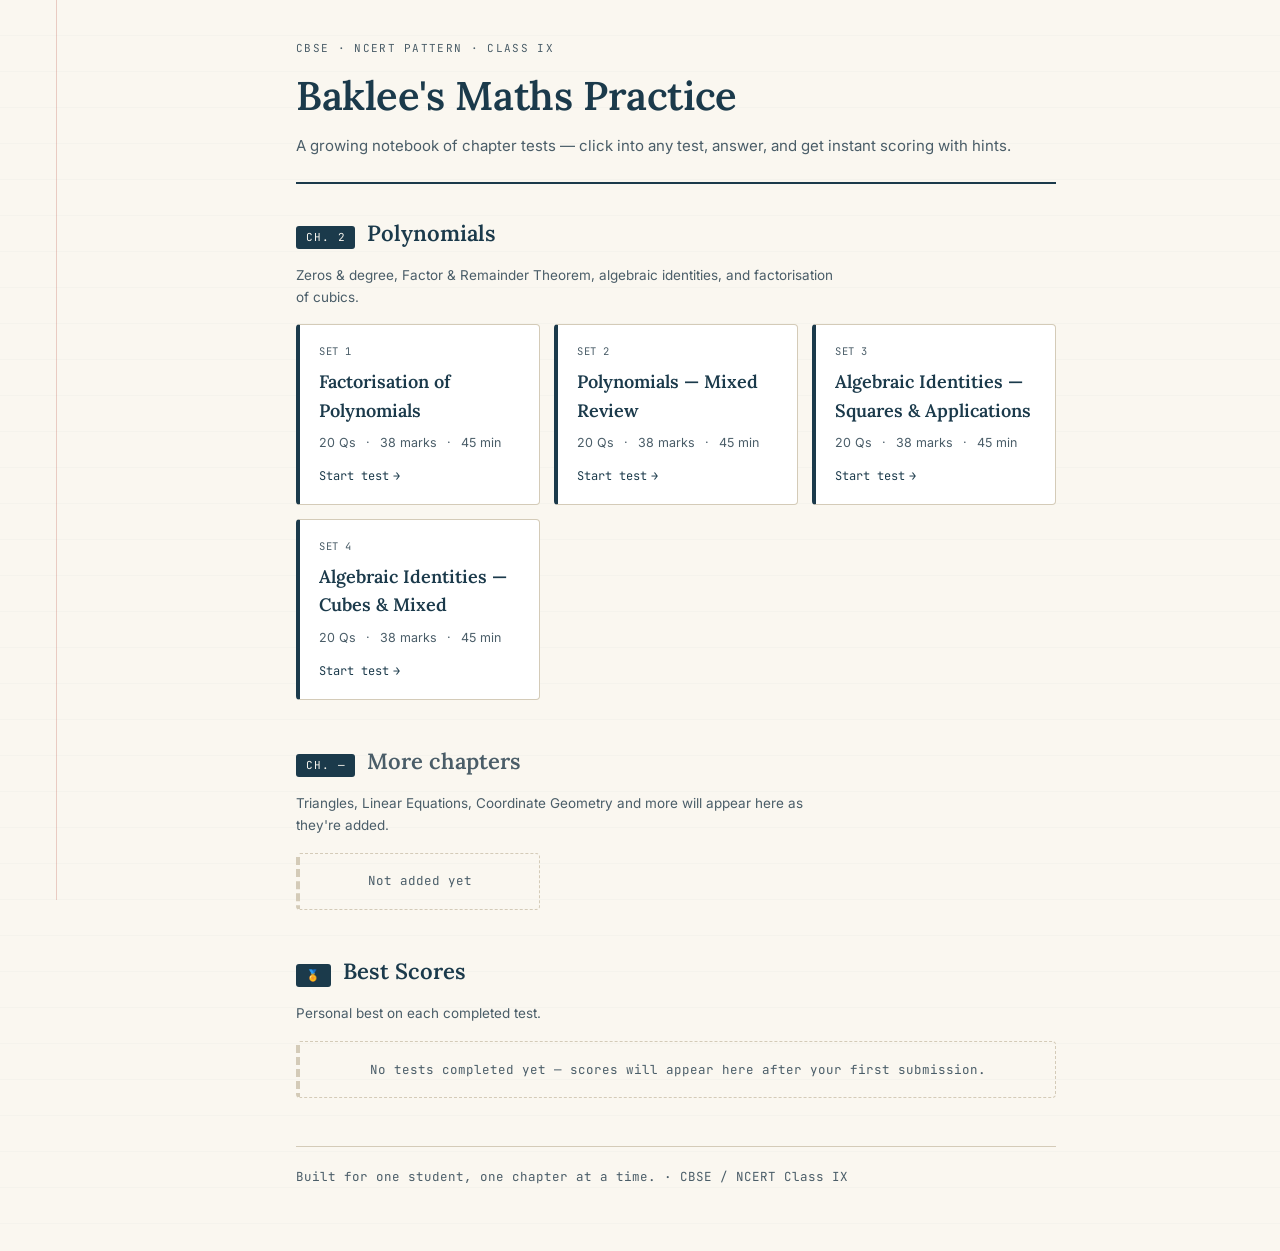
==== arihant/class-nine/index.html @ 9db2d07b "maths++" ====
<!DOCTYPE html>
<html lang="en">
<head>
<meta charset="UTF-8">
<meta name="viewport" content="width=device-width, initial-scale=1.0">
<title>Baklee's Maths Practice — CBSE Class IX</title>
<link rel="preconnect" href="https://fonts.googleapis.com">
<link href="https://fonts.googleapis.com/css2?family=Lora:wght@500;600;700&family=Inter:wght@400;500;600&family=JetBrains+Mono:wght@400;500;600&display=swap" rel="stylesheet">
<link rel="stylesheet" href="assets/style.css">
</head>
<body>

<div class="margin-rule"></div>
<div class="wrap">

  <header class="site-header">
    <p class="eyebrow">CBSE · NCERT Pattern · Class IX</p>
    <h1>Baklee's Maths Practice</h1>
    <p class="tagline">A growing notebook of chapter tests — click into any test, answer, and get instant scoring with hints.</p>
  </header>

  <!-- ================= CHAPTER: POLYNOMIALS ================= -->
  <section class="chapter-section">
    <div class="chapter-head">
      <span class="chapter-tab">Ch. 2</span>
      <h2>Polynomials</h2>
    </div>
    <p class="chapter-desc">Zeros &amp; degree, Factor &amp; Remainder Theorem, algebraic identities, and factorisation of cubics.</p>

    <div class="test-grid">
      <a class="test-card" href="tests/polynomials-set1.html">
        <span class="set-label">Set 1</span>
        <h3>Factorisation of Polynomials</h3>
        <div class="meta-line">
          <span>20 Qs</span><span>·</span><span>38 marks</span><span>·</span><span>45 min</span>
        </div>
        <span class="open-btn">Start test</span>
      </a>

      <a class="test-card" href="tests/polynomials-set2.html">
        <span class="set-label">Set 2</span>
        <h3>Polynomials — Mixed Review</h3>
        <div class="meta-line">
          <span>20 Qs</span><span>·</span><span>38 marks</span><span>·</span><span>45 min</span>
        </div>
        <span class="open-btn">Start test</span>
      </a>

      <a class="test-card" href="tests/algebraic-identities-set1.html">
        <span class="set-label">Set 3</span>
        <h3>Algebraic Identities — Squares &amp; Applications</h3>
        <div class="meta-line">
          <span>20 Qs</span><span>·</span><span>38 marks</span><span>·</span><span>45 min</span>
        </div>
        <span class="open-btn">Start test</span>
      </a>

      <a class="test-card" href="tests/algebraic-identities-set2.html">
        <span class="set-label">Set 4</span>
        <h3>Algebraic Identities — Cubes &amp; Mixed</h3>
        <div class="meta-line">
          <span>20 Qs</span><span>·</span><span>38 marks</span><span>·</span><span>45 min</span>
        </div>
        <span class="open-btn">Start test</span>
      </a>
    </div>
  </section>

  <!-- ================= CHAPTER: PLACEHOLDER FOR FUTURE ================= -->
  <section class="chapter-section">
    <div class="chapter-head">
      <span class="chapter-tab">Ch. —</span>
      <h2 style="color: var(--ink-soft);">More chapters</h2>
    </div>
    <p class="chapter-desc">Triangles, Linear Equations, Coordinate Geometry and more will appear here as they're added.</p>
    <div class="test-grid">
      <div class="coming-soon">Not added yet</div>
    </div>
  </section>

  <!-- ================= SCORECARD ================= -->
  <section class="chapter-section" id="scorecardSection">
    <div class="chapter-head">
      <span class="chapter-tab">🏅</span>
      <h2>Best Scores</h2>
    </div>
    <p class="chapter-desc">Personal best on each completed test.</p>
    <div class="scorecard-grid" id="scorecardGrid"></div>
  </section>

  <footer class="site-footer">
    Built for one student, one chapter at a time. · CBSE / NCERT Class IX
  </footer>

</div>

<script>
  (function () {
    const TESTS = [
      { key: 'polynomials-set1', label: 'Polynomials · Set 1' },
      { key: 'polynomials-set2', label: 'Polynomials · Set 2' },
      { key: 'algebraic-identities-set1', label: 'Algebraic Identities · Set 3' },
      { key: 'algebraic-identities-set2', label: 'Algebraic Identities · Set 4' }
    ];
    const grid = document.getElementById('scorecardGrid');
    const section = document.getElementById('scorecardSection');
    let any = false;
    TESTS.forEach(function (t) {
      const data = JSON.parse(localStorage.getItem('best_' + t.key) || 'null');
      if (!data) return;
      any = true;
      const pct = data.pct;
      const tier = pct >= 90 ? 'green' : pct >= 50 ? 'amber' : 'red';
      const card = document.createElement('div');
      card.className = 'scorecard-entry';
      card.innerHTML =
        '<span class="sc-label">' + t.label + '</span>' +
        '<span class="sc-score score-' + tier + '">' + data.score + ' / ' + data.total + '</span>' +
        '<span class="sc-pct">' + pct + '%</span>' +
        '<span class="sc-date">' + data.date + '</span>';
      grid.appendChild(card);
    });
    if (!any) {
      const empty = document.createElement('div');
      empty.className = 'coming-soon';
      empty.textContent = 'No tests completed yet — scores will appear here after your first submission.';
      grid.appendChild(empty);
    }
  })();
</script>
</body>
</html>
---- arihant/class-nine/assets/style.css ----
/* ============================================================
   Baklee's Maths Practice — shared stylesheet
   "Notebook" identity: warm paper, ruled margins, ink colors
   ============================================================ */

:root {
  --paper:      #FAF7F0;
  --paper-rule: #D4CBB8;
  --ink:        #1B3A4B;
  --ink-soft:   #4A5D68;
  --green:      #2D6A4F;
  --green-bg:   #E7F0EA;
  --amber:      #B5651D;
  --amber-bg:   #F6EBDD;
  --red:        #9B2C2C;
  --red-bg:     #F7E8E6;
  --cream-card: #FFFFFF;
  --margin-red: #C97A6D;

  --serif: 'Lora', 'Source Serif 4', Georgia, serif;
  --sans: 'Inter', -apple-system, BlinkMacSystemFont, 'Segoe UI', sans-serif;
  --mono: 'JetBrains Mono', 'SF Mono', Menlo, monospace;
}

* { box-sizing: border-box; }

html { scroll-behavior: smooth; }

body {
  margin: 0;
  background: var(--paper);
  background-image:
    repeating-linear-gradient(
      to bottom,
      transparent 0px,
      transparent 35px,
      rgba(27, 58, 75, 0.045) 36px
    );
  color: var(--ink);
  font-family: var(--sans);
  line-height: 1.6;
  min-height: 100vh;
}

a { color: var(--ink); text-decoration: none; }

/* ---------- Layout shell ---------- */

.wrap {
  max-width: 880px;
  margin: 0 auto;
  padding: 0 1.5rem 4rem;
  position: relative;
}

.margin-rule {
  position: absolute;
  top: 0;
  bottom: 0;
  left: 56px;
  width: 1px;
  background: var(--margin-red);
  opacity: 0.35;
  display: none;
}

@media (min-width: 700px) {
  .margin-rule { display: block; }
  .wrap { padding-left: 96px; }
}

/* ---------- Site header ---------- */

.site-header {
  padding: 2.5rem 0 1.5rem;
  border-bottom: 2px solid var(--ink);
  margin-bottom: 2rem;
}

.site-header .eyebrow {
  font-family: var(--mono);
  font-size: 11px;
  letter-spacing: 0.12em;
  text-transform: uppercase;
  color: var(--ink-soft);
  margin: 0 0 6px;
}

.site-header h1 {
  font-family: var(--serif);
  font-weight: 600;
  font-size: clamp(28px, 5vw, 40px);
  margin: 0 0 6px;
  letter-spacing: -0.01em;
}

.site-header p.tagline {
  margin: 0;
  color: var(--ink-soft);
  font-size: 15px;
}

.back-link {
  display: inline-flex;
  align-items: center;
  gap: 6px;
  font-family: var(--mono);
  font-size: 12px;
  letter-spacing: 0.04em;
  color: var(--ink-soft);
  margin-bottom: 1.5rem;
  border-bottom: 1px solid transparent;
  transition: border-color 0.15s, color 0.15s;
}
.back-link:hover { color: var(--ink); border-color: var(--ink); }

/* ---------- Chapter sections (homepage) ---------- */

.chapter-section { margin-bottom: 2.75rem; }

.chapter-head {
  display: flex;
  align-items: baseline;
  gap: 12px;
  margin-bottom: 0.9rem;
}

.chapter-tab {
  font-family: var(--mono);
  font-size: 11px;
  letter-spacing: 0.08em;
  text-transform: uppercase;
  background: var(--ink);
  color: var(--paper);
  padding: 3px 10px;
  border-radius: 3px;
  white-space: nowrap;
}

.chapter-head h2 {
  font-family: var(--serif);
  font-size: 22px;
  font-weight: 600;
  margin: 0;
}

.chapter-desc {
  color: var(--ink-soft);
  font-size: 13.5px;
  margin: 0 0 1rem;
  max-width: 60ch;
}

.test-grid {
  display: grid;
  grid-template-columns: repeat(auto-fill, minmax(240px, 1fr));
  gap: 14px;
}

.test-card {
  background: var(--cream-card);
  border: 1px solid var(--paper-rule);
  border-left: 4px solid var(--ink);
  border-radius: 4px;
  padding: 1.1rem 1.2rem;
  display: flex;
  flex-direction: column;
  gap: 8px;
  transition: transform 0.15s ease, box-shadow 0.15s ease, border-left-color 0.15s;
}

.test-card:hover {
  transform: translateY(-2px);
  box-shadow: 0 6px 18px rgba(27, 58, 75, 0.10);
  border-left-color: var(--margin-red);
}

.test-card .set-label {
  font-family: var(--mono);
  font-size: 10.5px;
  color: var(--ink-soft);
  letter-spacing: 0.05em;
  text-transform: uppercase;
}

.test-card h3 {
  font-family: var(--serif);
  font-size: 18px;
  margin: 0;
  font-weight: 600;
}

.test-card .meta-line {
  font-size: 12.5px;
  color: var(--ink-soft);
  display: flex;
  gap: 10px;
  flex-wrap: wrap;
}

.test-card .open-btn {
  margin-top: 6px;
  font-family: var(--mono);
  font-size: 12px;
  color: var(--ink);
  display: inline-flex;
  align-items: center;
  gap: 4px;
}
.test-card .open-btn::after { content: '→'; transition: transform 0.15s; }
.test-card:hover .open-btn::after { transform: translateX(3px); }

.coming-soon {
  border: 1.5px dashed var(--paper-rule);
  border-left: 4px dashed var(--paper-rule);
  background: transparent;
  color: var(--ink-soft);
  display: flex;
  align-items: center;
  justify-content: center;
  font-family: var(--mono);
  font-size: 12.5px;
  text-align: center;
  padding: 1.1rem 1.2rem;
  border-radius: 4px;
}

/* ---------- Footer ---------- */

.site-footer {
  margin-top: 3rem;
  padding-top: 1.25rem;
  border-top: 1px solid var(--paper-rule);
  font-size: 12.5px;
  color: var(--ink-soft);
  font-family: var(--mono);
}

/* ============================================================
   Test page specific
   ============================================================ */

.test-meta-bar {
  display: flex;
  gap: 1.5rem;
  flex-wrap: wrap;
  font-size: 13px;
  color: var(--ink-soft);
  margin-bottom: 0.4rem;
}
.test-meta-bar span { display: inline-flex; align-items: center; gap: 5px; }

.section-divider {
  display: flex;
  align-items: center;
  gap: 10px;
  margin: 2.25rem 0 1.1rem;
}
.section-divider .label {
  font-family: var(--mono);
  font-size: 11px;
  letter-spacing: 0.08em;
  text-transform: uppercase;
  padding: 4px 10px;
  border-radius: 3px;
  white-space: nowrap;
}
.section-divider.easy .label   { background: var(--green-bg); color: var(--green); }
.section-divider.medium .label { background: var(--amber-bg); color: var(--amber); }
.section-divider.hard .label   { background: var(--red-bg);   color: var(--red); }
.section-divider .rule { flex: 1; height: 1px; background: var(--paper-rule); }
.section-divider .marks { font-size: 12px; color: var(--ink-soft); font-family: var(--mono); }

.question {
  background: var(--cream-card);
  border: 1px solid var(--paper-rule);
  border-radius: 6px;
  padding: 1.15rem 1.3rem;
  margin-bottom: 0.85rem;
}

.q-num-row {
  display: flex;
  align-items: center;
  gap: 8px;
  margin-bottom: 6px;
}
.q-num {
  font-family: var(--mono);
  font-size: 12px;
  font-weight: 600;
  color: var(--ink-soft);
}
.diff-pill {
  font-size: 10.5px;
  font-family: var(--mono);
  padding: 1px 8px;
  border-radius: 20px;
  letter-spacing: 0.03em;
}
.diff-pill.easy   { background: var(--green-bg); color: var(--green); }
.diff-pill.medium { background: var(--amber-bg); color: var(--amber); }
.diff-pill.hard   { background: var(--red-bg);   color: var(--red); }

.q-text {
  font-size: 15px;
  line-height: 1.65;
  color: var(--ink);
  margin-bottom: 0.85rem;
}
.q-text sup { font-size: 0.7em; }

.options {
  display: grid;
  grid-template-columns: 1fr 1fr;
  gap: 8px;
}
@media (max-width: 560px) {
  .options { grid-template-columns: 1fr; }
}

.opt {
  background: var(--paper);
  border: 1px solid var(--paper-rule);
  border-radius: 5px;
  padding: 8px 12px;
  font-size: 14px;
  cursor: pointer;
  transition: border-color 0.15s, background 0.15s, transform 0.1s;
  user-select: none;
}
.opt:hover { border-color: var(--ink-soft); background: #fff; }
.opt:active { transform: scale(0.99); }
.opt.selected { border-color: var(--ink); background: #fff; box-shadow: inset 0 0 0 1px var(--ink); font-weight: 600; }
.opt.correct  { border-color: var(--green); background: var(--green-bg); color: var(--green); font-weight: 600; }
.opt.wrong    { border-color: var(--red); background: var(--red-bg); color: var(--red); font-weight: 600; }
.opt.correct::after { content: ' ✓'; }
.opt.wrong::after { content: ' ✗'; }

.action-bar {
  display: flex;
  gap: 12px;
  flex-wrap: wrap;
  margin: 2rem 0;
  position: sticky;
  bottom: 16px;
  z-index: 5;
}

.btn {
  font-family: var(--sans);
  font-size: 14px;
  font-weight: 600;
  padding: 10px 20px;
  border-radius: 6px;
  border: 1.5px solid var(--ink);
  background: var(--cream-card);
  color: var(--ink);
  cursor: pointer;
  transition: background 0.15s, color 0.15s;
  box-shadow: 0 2px 10px rgba(27,58,75,0.08);
}
.btn:hover { background: var(--ink); color: var(--paper); }
.btn.primary { background: var(--ink); color: var(--paper); }
.btn.primary:hover { background: var(--paper); color: var(--ink); }

.score-box {
  display: none;
  background: var(--cream-card);
  border: 1.5px solid var(--ink);
  border-radius: 8px;
  padding: 1.5rem;
  text-align: center;
  margin: 1.5rem 0;
}
.score-num {
  font-family: var(--mono);
  font-size: 40px;
  font-weight: 700;
  color: var(--ink);
}
.score-label { font-size: 14px; color: var(--ink-soft); margin-top: 6px; }

.hint-box {
  display: none;
  margin-top: 8px;
  font-size: 13px;
  color: var(--ink-soft);
  background: var(--paper);
  border-left: 3px solid var(--margin-red);
  padding: 8px 12px;
  border-radius: 0 4px 4px 0;
}
.hint-box.show { display: block; }

/* ---- Timer ---- */
.timer-display {
  font-family: var(--mono);
  font-weight: 600;
  font-size: 13px;
  color: var(--ink-soft);
  transition: color 0.3s;
}
.timer-display.timer-warn     { color: var(--amber); }
.timer-display.timer-critical { color: var(--red); animation: pulse 1s infinite; }

@keyframes pulse {
  0%, 100% { opacity: 1; }
  50%       { opacity: 0.5; }
}

/* ---- Locked options (after submit) ---- */
.opt.locked { cursor: default; pointer-events: none; }
.opt.locked:not(.correct):not(.wrong):not(.selected) { opacity: 0.55; }

/* ---- Score breakdown ---- */
.score-breakdown {
  display: flex;
  flex-wrap: wrap;
  justify-content: center;
  gap: 8px;
  margin-top: 12px;
}
.breakdown-pill {
  font-family: var(--mono);
  font-size: 12px;
  padding: 4px 12px;
  border-radius: 20px;
}
.breakdown-pill.green  { background: var(--green-bg); color: var(--green); }
.breakdown-pill.amber  { background: var(--amber-bg); color: var(--amber); }
.breakdown-pill.red    { background: var(--red-bg);   color: var(--red); }

.print-link { font-family: var(--mono); font-size: 12px; }

/* ---- Scorecard (homepage) ---- */
.scorecard-grid {
  display: flex;
  flex-direction: column;
  gap: 8px;
}

.scorecard-entry {
  background: var(--cream-card);
  border: 1px solid var(--paper-rule);
  border-radius: 6px;
  padding: 0.85rem 1.2rem;
  display: grid;
  grid-template-columns: 1fr auto auto auto;
  align-items: center;
  gap: 16px;
}

.sc-label {
  font-family: var(--serif);
  font-size: 15px;
  font-weight: 600;
  color: var(--ink);
}

.sc-score {
  font-family: var(--mono);
  font-size: 17px;
  font-weight: 700;
}
.score-green { color: var(--green); }
.score-amber { color: var(--amber); }
.score-red   { color: var(--red); }

.sc-pct {
  font-family: var(--mono);
  font-size: 13px;
  color: var(--ink-soft);
  min-width: 3.5ch;
  text-align: right;
}

.sc-date {
  font-family: var(--mono);
  font-size: 11px;
  color: var(--ink-soft);
  white-space: nowrap;
}

@media (max-width: 520px) {
  .scorecard-entry {
    grid-template-columns: 1fr auto;
    grid-template-rows: auto auto;
  }
  .sc-date { grid-column: 1; font-size: 10px; }
  .sc-pct  { display: none; }
}
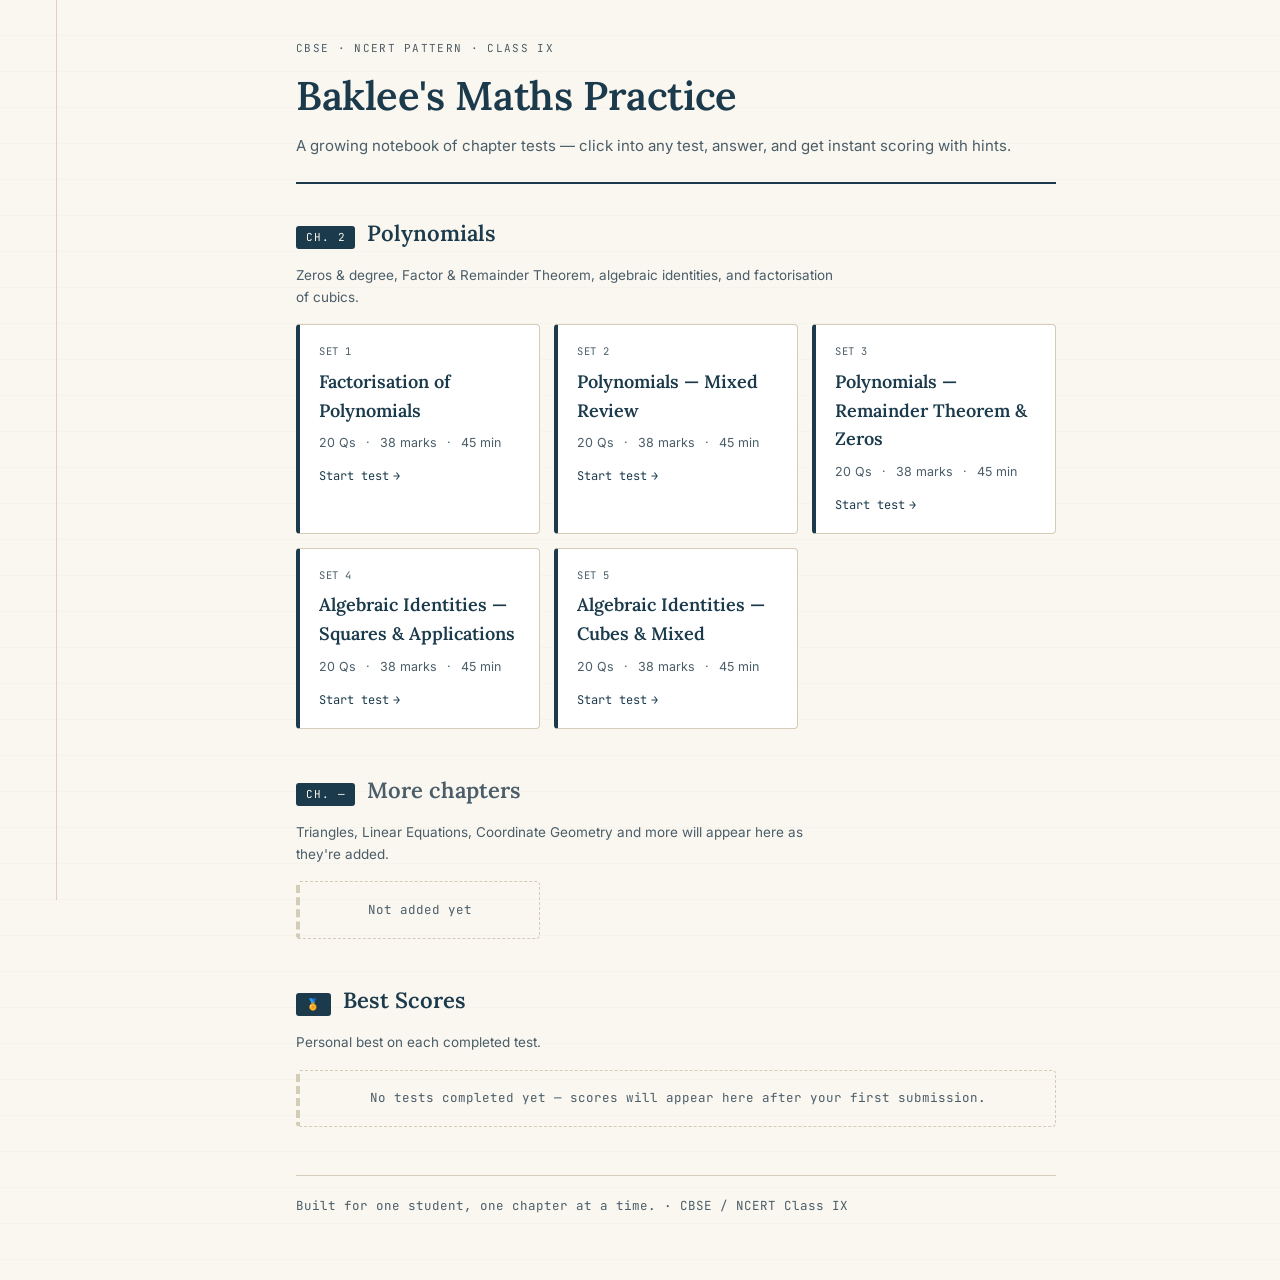
==== commit 9532974d: "polynomial++" ====
--- a/arihant/class-nine/index.html
+++ b/arihant/class-nine/index.html
@@ -46,8 +46,17 @@
         <span class="open-btn">Start test</span>
       </a>
 
+      <a class="test-card" href="tests/polynomials-set3.html">
+        <span class="set-label">Set 3</span>
+        <h3>Polynomials — Remainder Theorem &amp; Zeros</h3>
+        <div class="meta-line">
+          <span>20 Qs</span><span>·</span><span>38 marks</span><span>·</span><span>45 min</span>
+        </div>
+        <span class="open-btn">Start test</span>
+      </a>
+
       <a class="test-card" href="tests/algebraic-identities-set1.html">
-        <span class="set-label">Set 3</span>
+        <span class="set-label">Set 4</span>
         <h3>Algebraic Identities — Squares &amp; Applications</h3>
         <div class="meta-line">
           <span>20 Qs</span><span>·</span><span>38 marks</span><span>·</span><span>45 min</span>
@@ -56,7 +65,7 @@
       </a>
 
       <a class="test-card" href="tests/algebraic-identities-set2.html">
-        <span class="set-label">Set 4</span>
+        <span class="set-label">Set 5</span>
         <h3>Algebraic Identities — Cubes &amp; Mixed</h3>
         <div class="meta-line">
           <span>20 Qs</span><span>·</span><span>38 marks</span><span>·</span><span>45 min</span>
@@ -99,8 +108,9 @@
     const TESTS = [
       { key: 'polynomials-set1', label: 'Polynomials · Set 1' },
       { key: 'polynomials-set2', label: 'Polynomials · Set 2' },
-      { key: 'algebraic-identities-set1', label: 'Algebraic Identities · Set 3' },
-      { key: 'algebraic-identities-set2', label: 'Algebraic Identities · Set 4' }
+      { key: 'polynomials-set3', label: 'Polynomials · Set 3' },
+      { key: 'algebraic-identities-set1', label: 'Algebraic Identities · Set 4' },
+      { key: 'algebraic-identities-set2', label: 'Algebraic Identities · Set 5' }
     ];
     const grid = document.getElementById('scorecardGrid');
     const section = document.getElementById('scorecardSection');
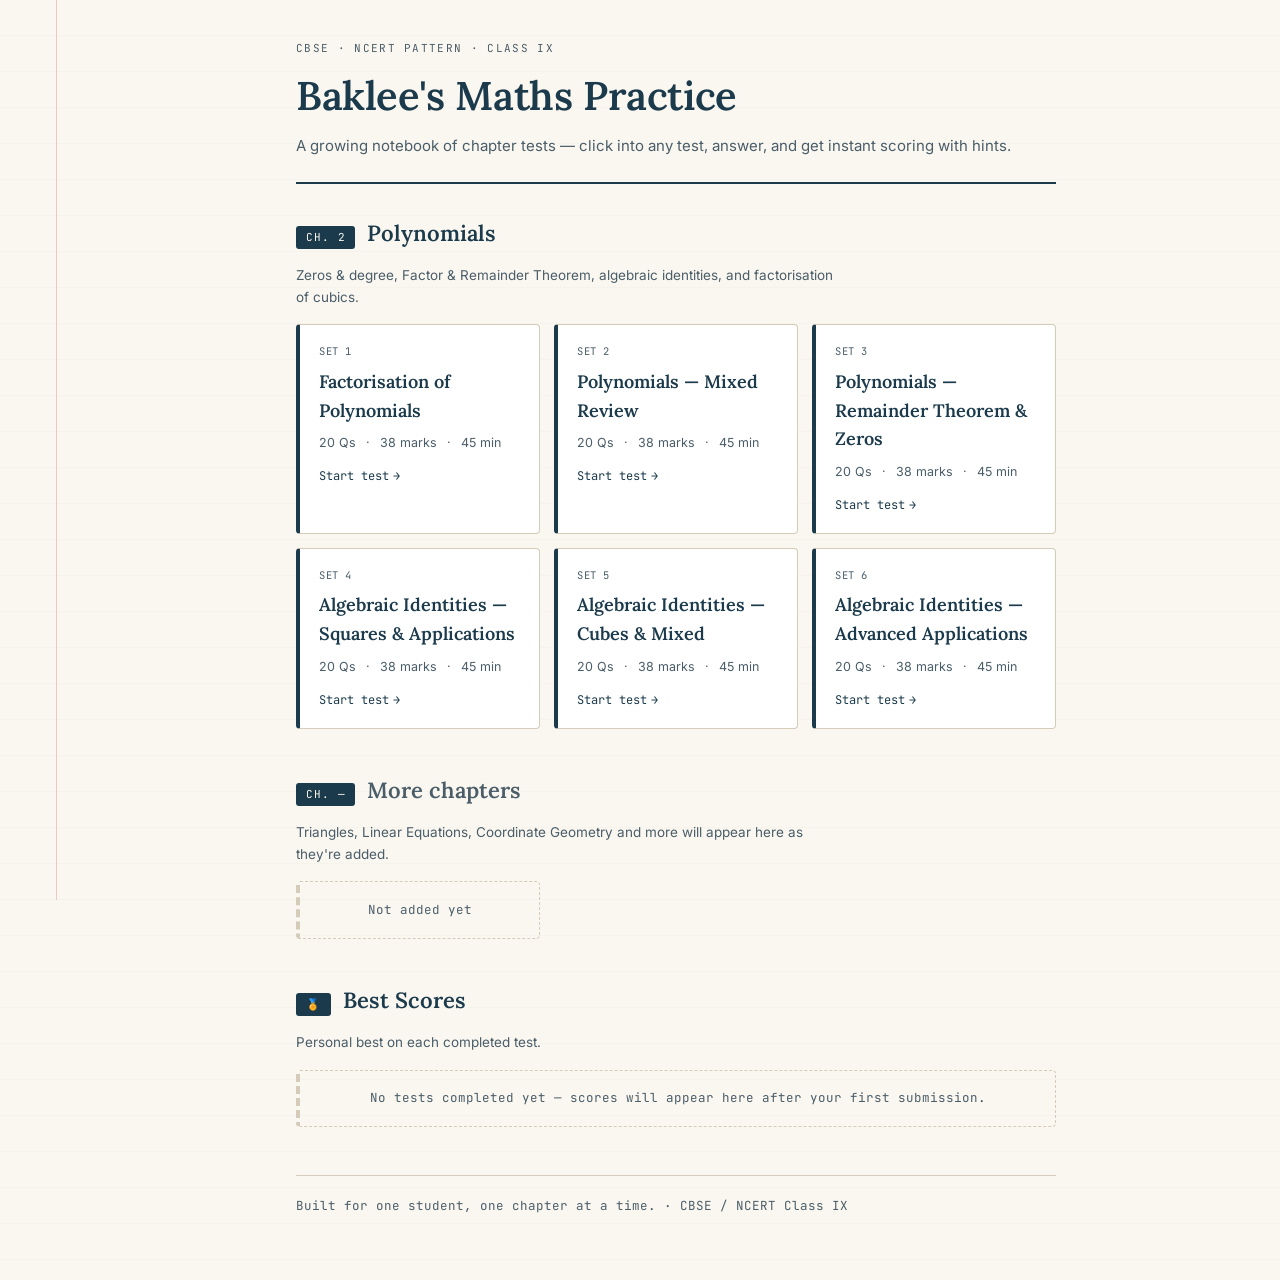
==== commit b14172d1: "test++" ====
--- a/arihant/class-nine/index.html
+++ b/arihant/class-nine/index.html
@@ -72,6 +72,15 @@
         </div>
         <span class="open-btn">Start test</span>
       </a>
+
+      <a class="test-card" href="tests/algebraic-identities-set3.html">
+        <span class="set-label">Set 6</span>
+        <h3>Algebraic Identities — Advanced Applications</h3>
+        <div class="meta-line">
+          <span>20 Qs</span><span>·</span><span>38 marks</span><span>·</span><span>45 min</span>
+        </div>
+        <span class="open-btn">Start test</span>
+      </a>
     </div>
   </section>
 
@@ -110,7 +119,8 @@
       { key: 'polynomials-set2', label: 'Polynomials · Set 2' },
       { key: 'polynomials-set3', label: 'Polynomials · Set 3' },
       { key: 'algebraic-identities-set1', label: 'Algebraic Identities · Set 4' },
-      { key: 'algebraic-identities-set2', label: 'Algebraic Identities · Set 5' }
+      { key: 'algebraic-identities-set2', label: 'Algebraic Identities · Set 5' },
+      { key: 'algebraic-identities-set3', label: 'Algebraic Identities · Set 6' }
     ];
     const grid = document.getElementById('scorecardGrid');
     const section = document.getElementById('scorecardSection');
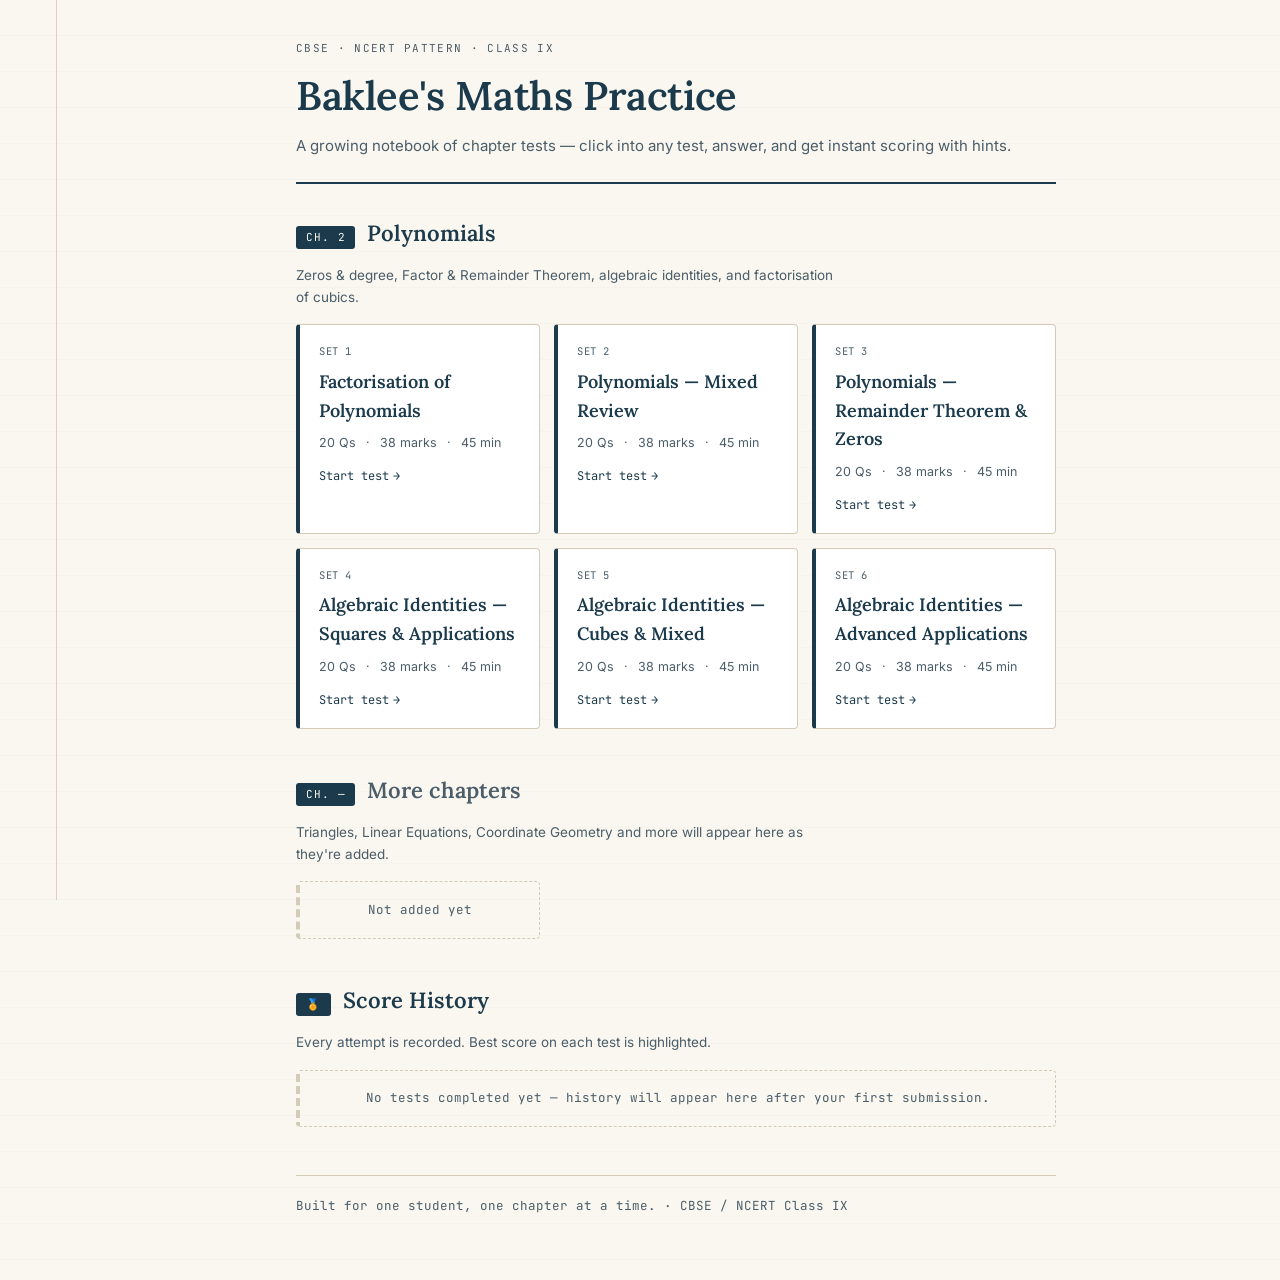
==== commit 84ac89f6: "test++" ====
--- a/arihant/class-nine/index.html
+++ b/arihant/class-nine/index.html
@@ -96,14 +96,14 @@
     </div>
   </section>
 
-  <!-- ================= SCORECARD ================= -->
+  <!-- ================= SCORE HISTORY ================= -->
   <section class="chapter-section" id="scorecardSection">
     <div class="chapter-head">
       <span class="chapter-tab">🏅</span>
-      <h2>Best Scores</h2>
+      <h2>Score History</h2>
     </div>
-    <p class="chapter-desc">Personal best on each completed test.</p>
-    <div class="scorecard-grid" id="scorecardGrid"></div>
+    <p class="chapter-desc">Every attempt is recorded. Best score on each test is highlighted.</p>
+    <div id="scorecardGrid"></div>
   </section>
 
   <footer class="site-footer">
@@ -115,35 +115,65 @@
 <script>
   (function () {
     const TESTS = [
-      { key: 'polynomials-set1', label: 'Polynomials · Set 1' },
-      { key: 'polynomials-set2', label: 'Polynomials · Set 2' },
-      { key: 'polynomials-set3', label: 'Polynomials · Set 3' },
+      { key: 'polynomials-set1',        label: 'Polynomials · Set 1' },
+      { key: 'polynomials-set2',        label: 'Polynomials · Set 2' },
+      { key: 'polynomials-set3',        label: 'Polynomials · Set 3' },
       { key: 'algebraic-identities-set1', label: 'Algebraic Identities · Set 4' },
       { key: 'algebraic-identities-set2', label: 'Algebraic Identities · Set 5' },
       { key: 'algebraic-identities-set3', label: 'Algebraic Identities · Set 6' }
     ];
+
     const grid = document.getElementById('scorecardGrid');
-    const section = document.getElementById('scorecardSection');
     let any = false;
+
     TESTS.forEach(function (t) {
-      const data = JSON.parse(localStorage.getItem('best_' + t.key) || 'null');
-      if (!data) return;
+      const history = JSON.parse(localStorage.getItem('history_' + t.key) || '[]');
+      if (!history.length) return;
       any = true;
-      const pct = data.pct;
-      const tier = pct >= 90 ? 'green' : pct >= 50 ? 'amber' : 'red';
-      const card = document.createElement('div');
-      card.className = 'scorecard-entry';
-      card.innerHTML =
-        '<span class="sc-label">' + t.label + '</span>' +
-        '<span class="sc-score score-' + tier + '">' + data.score + ' / ' + data.total + '</span>' +
-        '<span class="sc-pct">' + pct + '%</span>' +
-        '<span class="sc-date">' + data.date + '</span>';
-      grid.appendChild(card);
+
+      const bestPct = Math.max.apply(null, history.map(function (h) { return h.pct; }));
+
+      const block = document.createElement('div');
+      block.className = 'history-block';
+
+      const heading = document.createElement('div');
+      heading.className = 'history-heading';
+      heading.textContent = t.label;
+      block.appendChild(heading);
+
+      const table = document.createElement('div');
+      table.className = 'history-table';
+
+      // Header row
+      table.innerHTML =
+        '<div class="history-row history-header">' +
+          '<span>#</span>' +
+          '<span>Date</span>' +
+          '<span>Score</span>' +
+          '<span>%</span>' +
+        '</div>';
+
+      history.forEach(function (h, i) {
+        const isBest = h.pct === bestPct;
+        const tier = h.pct >= 90 ? 'green' : h.pct >= 50 ? 'amber' : 'red';
+        const row = document.createElement('div');
+        row.className = 'history-row' + (isBest ? ' history-best' : '');
+        row.innerHTML =
+          '<span class="h-num">' + (i === 0 ? 'Latest' : '#' + (i + 1)) + '</span>' +
+          '<span class="h-date">' + h.date + '</span>' +
+          '<span class="h-score score-' + tier + '">' + h.score + '/' + h.total + '</span>' +
+          '<span class="h-pct score-' + tier + '">' + h.pct + '%' + (isBest ? ' 🏆' : '') + '</span>';
+        table.appendChild(row);
+      });
+
+      block.appendChild(table);
+      grid.appendChild(block);
     });
+
     if (!any) {
       const empty = document.createElement('div');
       empty.className = 'coming-soon';
-      empty.textContent = 'No tests completed yet — scores will appear here after your first submission.';
+      empty.textContent = 'No tests completed yet — history will appear here after your first submission.';
       grid.appendChild(empty);
     }
   })();
--- a/arihant/class-nine/assets/style.css
+++ b/arihant/class-nine/assets/style.css
@@ -433,60 +433,64 @@
 
 .print-link { font-family: var(--mono); font-size: 12px; }
 
-/* ---- Scorecard (homepage) ---- */
-.scorecard-grid {
-  display: flex;
-  flex-direction: column;
-  gap: 8px;
-}
-
-.scorecard-entry {
-  background: var(--cream-card);
-  border: 1px solid var(--paper-rule);
-  border-radius: 6px;
-  padding: 0.85rem 1.2rem;
-  display: grid;
-  grid-template-columns: 1fr auto auto auto;
-  align-items: center;
-  gap: 16px;
-}
-
-.sc-label {
-  font-family: var(--serif);
-  font-size: 15px;
-  font-weight: 600;
-  color: var(--ink);
-}
-
-.sc-score {
-  font-family: var(--mono);
-  font-size: 17px;
-  font-weight: 700;
-}
+/* ---- Score history (homepage) ---- */
 .score-green { color: var(--green); }
 .score-amber { color: var(--amber); }
 .score-red   { color: var(--red); }
 
-.sc-pct {
-  font-family: var(--mono);
+.history-block {
+  background: var(--cream-card);
+  border: 1px solid var(--paper-rule);
+  border-left: 4px solid var(--ink);
+  border-radius: 6px;
+  margin-bottom: 14px;
+  overflow: hidden;
+}
+
+.history-heading {
+  font-family: var(--serif);
+  font-size: 15px;
+  font-weight: 600;
+  color: var(--ink);
+  padding: 0.75rem 1.2rem;
+  border-bottom: 1px solid var(--paper-rule);
+  background: var(--paper);
+}
+
+.history-table {
+  display: flex;
+  flex-direction: column;
+}
+
+.history-row {
+  display: grid;
+  grid-template-columns: 4.5rem 1fr auto auto;
+  align-items: center;
+  gap: 12px;
+  padding: 0.5rem 1.2rem;
   font-size: 13px;
-  color: var(--ink-soft);
-  min-width: 3.5ch;
-  text-align: right;
-}
-
-.sc-date {
-  font-family: var(--mono);
-  font-size: 11px;
-  color: var(--ink-soft);
-  white-space: nowrap;
-}
-
-@media (max-width: 520px) {
-  .scorecard-entry {
-    grid-template-columns: 1fr auto;
-    grid-template-rows: auto auto;
-  }
-  .sc-date { grid-column: 1; font-size: 10px; }
-  .sc-pct  { display: none; }
-}
+  border-bottom: 1px solid var(--paper-rule);
+}
+.history-row:last-child { border-bottom: none; }
+
+.history-header {
+  font-family: var(--mono);
+  font-size: 10.5px;
+  letter-spacing: 0.06em;
+  text-transform: uppercase;
+  color: var(--ink-soft);
+  background: var(--paper);
+  border-bottom: 1px solid var(--paper-rule);
+}
+
+.history-best {
+  background: #f6faf7;
+}
+
+.h-num  { font-family: var(--mono); font-size: 11px; color: var(--ink-soft); }
+.h-date { color: var(--ink-soft); }
+.h-score, .h-pct { font-family: var(--mono); font-weight: 600; text-align: right; white-space: nowrap; }
+
+@media (max-width: 480px) {
+  .history-row { grid-template-columns: 3.5rem 1fr auto auto; gap: 8px; padding: 0.5rem 0.9rem; }
+}
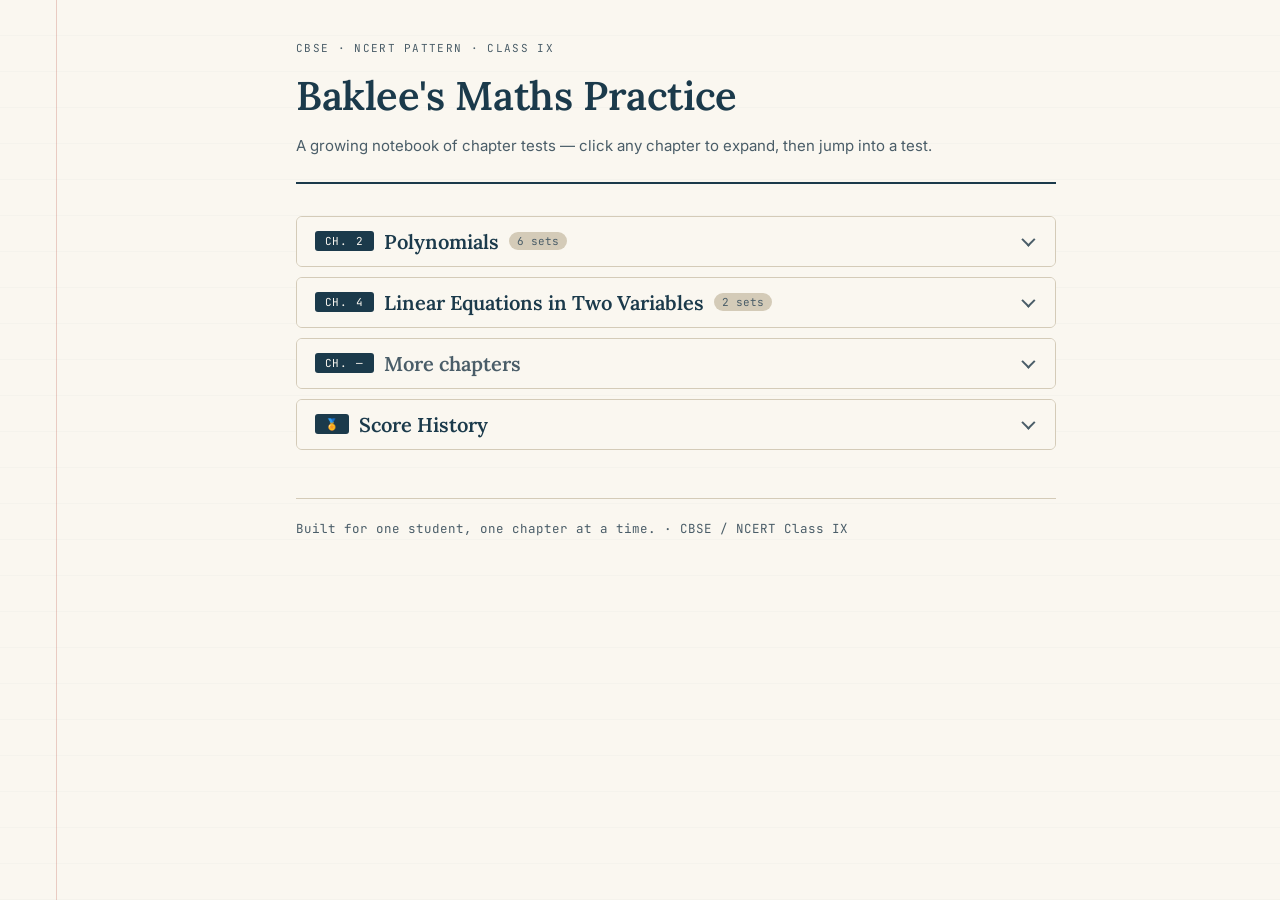
==== commit 81f0642c: "test++" ====
--- a/arihant/class-nine/index.html
+++ b/arihant/class-nine/index.html
@@ -16,94 +16,129 @@
   <header class="site-header">
     <p class="eyebrow">CBSE · NCERT Pattern · Class IX</p>
     <h1>Baklee's Maths Practice</h1>
-    <p class="tagline">A growing notebook of chapter tests — click into any test, answer, and get instant scoring with hints.</p>
+    <p class="tagline">A growing notebook of chapter tests — click any chapter to expand, then jump into a test.</p>
   </header>
 
   <!-- ================= CHAPTER: POLYNOMIALS ================= -->
-  <section class="chapter-section">
-    <div class="chapter-head">
-      <span class="chapter-tab">Ch. 2</span>
-      <h2>Polynomials</h2>
-    </div>
-    <p class="chapter-desc">Zeros &amp; degree, Factor &amp; Remainder Theorem, algebraic identities, and factorisation of cubics.</p>
-
-    <div class="test-grid">
-      <a class="test-card" href="tests/polynomials-set1.html">
-        <span class="set-label">Set 1</span>
-        <h3>Factorisation of Polynomials</h3>
-        <div class="meta-line">
-          <span>20 Qs</span><span>·</span><span>38 marks</span><span>·</span><span>45 min</span>
+  <section class="chapter-section" data-ch="ch2">
+    <button class="chapter-head" aria-expanded="false">
+      <div class="ch-head-left">
+        <span class="chapter-tab">Ch. 2</span>
+        <h2>Polynomials</h2>
+        <span class="ch-count">6 sets</span>
+      </div>
+      <span class="ch-chevron" aria-hidden="true"></span>
+    </button>
+    <div class="chapter-body">
+      <div class="chapter-body-inner">
+        <p class="chapter-desc">Zeros &amp; degree, Factor &amp; Remainder Theorem, algebraic identities, and factorisation of cubics.</p>
+        <div class="test-grid">
+          <a class="test-card" href="tests/polynomials-set1.html">
+            <span class="set-label">Set 1</span>
+            <h3>Factorisation of Polynomials</h3>
+            <div class="meta-line"><span>20 Qs</span><span>·</span><span>38 marks</span><span>·</span><span>45 min</span></div>
+            <span class="open-btn">Start test</span>
+          </a>
+          <a class="test-card" href="tests/polynomials-set2.html">
+            <span class="set-label">Set 2</span>
+            <h3>Polynomials — Mixed Review</h3>
+            <div class="meta-line"><span>20 Qs</span><span>·</span><span>38 marks</span><span>·</span><span>45 min</span></div>
+            <span class="open-btn">Start test</span>
+          </a>
+          <a class="test-card" href="tests/polynomials-set3.html">
+            <span class="set-label">Set 3</span>
+            <h3>Polynomials — Remainder Theorem &amp; Zeros</h3>
+            <div class="meta-line"><span>20 Qs</span><span>·</span><span>38 marks</span><span>·</span><span>45 min</span></div>
+            <span class="open-btn">Start test</span>
+          </a>
+          <a class="test-card" href="tests/algebraic-identities-set1.html">
+            <span class="set-label">Set 4</span>
+            <h3>Algebraic Identities — Squares &amp; Applications</h3>
+            <div class="meta-line"><span>20 Qs</span><span>·</span><span>38 marks</span><span>·</span><span>45 min</span></div>
+            <span class="open-btn">Start test</span>
+          </a>
+          <a class="test-card" href="tests/algebraic-identities-set2.html">
+            <span class="set-label">Set 5</span>
+            <h3>Algebraic Identities — Cubes &amp; Mixed</h3>
+            <div class="meta-line"><span>20 Qs</span><span>·</span><span>38 marks</span><span>·</span><span>45 min</span></div>
+            <span class="open-btn">Start test</span>
+          </a>
+          <a class="test-card" href="tests/algebraic-identities-set3.html">
+            <span class="set-label">Set 6</span>
+            <h3>Algebraic Identities — Advanced Applications</h3>
+            <div class="meta-line"><span>20 Qs</span><span>·</span><span>38 marks</span><span>·</span><span>45 min</span></div>
+            <span class="open-btn">Start test</span>
+          </a>
         </div>
-        <span class="open-btn">Start test</span>
-      </a>
-
-      <a class="test-card" href="tests/polynomials-set2.html">
-        <span class="set-label">Set 2</span>
-        <h3>Polynomials — Mixed Review</h3>
-        <div class="meta-line">
-          <span>20 Qs</span><span>·</span><span>38 marks</span><span>·</span><span>45 min</span>
+      </div>
+    </div>
+  </section>
+
+  <!-- ================= CHAPTER: LINEAR EQUATIONS ================= -->
+  <section class="chapter-section" data-ch="ch4">
+    <button class="chapter-head" aria-expanded="false">
+      <div class="ch-head-left">
+        <span class="chapter-tab">Ch. 4</span>
+        <h2>Linear Equations in Two Variables</h2>
+        <span class="ch-count">2 sets</span>
+      </div>
+      <span class="ch-chevron" aria-hidden="true"></span>
+    </button>
+    <div class="chapter-body">
+      <div class="chapter-body-inner">
+        <p class="chapter-desc">Solutions &amp; graphs of ax + by + c = 0, lines parallel to axes, and real-life applications.</p>
+        <div class="test-grid">
+          <a class="test-card" href="tests/linear-equations-set1.html">
+            <span class="set-label">Set 7</span>
+            <h3>Basics &amp; Graph of a Linear Equation</h3>
+            <div class="meta-line"><span>20 Qs</span><span>·</span><span>38 marks</span><span>·</span><span>45 min</span></div>
+            <span class="open-btn">Start test</span>
+          </a>
+          <a class="test-card" href="tests/linear-equations-set2.html">
+            <span class="set-label">Set 8</span>
+            <h3>Applications &amp; Graphs — Mixed Practice</h3>
+            <div class="meta-line"><span>20 Qs</span><span>·</span><span>38 marks</span><span>·</span><span>45 min</span></div>
+            <span class="open-btn">Start test</span>
+          </a>
         </div>
-        <span class="open-btn">Start test</span>
-      </a>
-
-      <a class="test-card" href="tests/polynomials-set3.html">
-        <span class="set-label">Set 3</span>
-        <h3>Polynomials — Remainder Theorem &amp; Zeros</h3>
-        <div class="meta-line">
-          <span>20 Qs</span><span>·</span><span>38 marks</span><span>·</span><span>45 min</span>
+      </div>
+    </div>
+  </section>
+
+  <!-- ================= CHAPTER: PLACEHOLDER ================= -->
+  <section class="chapter-section" data-ch="coming">
+    <button class="chapter-head" aria-expanded="false">
+      <div class="ch-head-left">
+        <span class="chapter-tab">Ch. —</span>
+        <h2 class="ch-coming">More chapters</h2>
+      </div>
+      <span class="ch-chevron" aria-hidden="true"></span>
+    </button>
+    <div class="chapter-body">
+      <div class="chapter-body-inner">
+        <p class="chapter-desc">Triangles, Coordinate Geometry and more will appear here as they're added.</p>
+        <div class="test-grid">
+          <div class="coming-soon">Not added yet</div>
         </div>
-        <span class="open-btn">Start test</span>
-      </a>
-
-      <a class="test-card" href="tests/algebraic-identities-set1.html">
-        <span class="set-label">Set 4</span>
-        <h3>Algebraic Identities — Squares &amp; Applications</h3>
-        <div class="meta-line">
-          <span>20 Qs</span><span>·</span><span>38 marks</span><span>·</span><span>45 min</span>
-        </div>
-        <span class="open-btn">Start test</span>
-      </a>
-
-      <a class="test-card" href="tests/algebraic-identities-set2.html">
-        <span class="set-label">Set 5</span>
-        <h3>Algebraic Identities — Cubes &amp; Mixed</h3>
-        <div class="meta-line">
-          <span>20 Qs</span><span>·</span><span>38 marks</span><span>·</span><span>45 min</span>
-        </div>
-        <span class="open-btn">Start test</span>
-      </a>
-
-      <a class="test-card" href="tests/algebraic-identities-set3.html">
-        <span class="set-label">Set 6</span>
-        <h3>Algebraic Identities — Advanced Applications</h3>
-        <div class="meta-line">
-          <span>20 Qs</span><span>·</span><span>38 marks</span><span>·</span><span>45 min</span>
-        </div>
-        <span class="open-btn">Start test</span>
-      </a>
-    </div>
-  </section>
-
-  <!-- ================= CHAPTER: PLACEHOLDER FOR FUTURE ================= -->
-  <section class="chapter-section">
-    <div class="chapter-head">
-      <span class="chapter-tab">Ch. —</span>
-      <h2 style="color: var(--ink-soft);">More chapters</h2>
-    </div>
-    <p class="chapter-desc">Triangles, Linear Equations, Coordinate Geometry and more will appear here as they're added.</p>
-    <div class="test-grid">
-      <div class="coming-soon">Not added yet</div>
+      </div>
     </div>
   </section>
 
   <!-- ================= SCORE HISTORY ================= -->
-  <section class="chapter-section" id="scorecardSection">
-    <div class="chapter-head">
-      <span class="chapter-tab">🏅</span>
-      <h2>Score History</h2>
-    </div>
-    <p class="chapter-desc">Every attempt is recorded. Best score on each test is highlighted.</p>
-    <div id="scorecardGrid"></div>
+  <section class="chapter-section" data-ch="scores">
+    <button class="chapter-head" aria-expanded="false">
+      <div class="ch-head-left">
+        <span class="chapter-tab">🏅</span>
+        <h2>Score History</h2>
+      </div>
+      <span class="ch-chevron" aria-hidden="true"></span>
+    </button>
+    <div class="chapter-body">
+      <div class="chapter-body-inner">
+        <p class="chapter-desc">Every attempt is recorded. Best score on each test is highlighted.</p>
+        <div id="scorecardGrid"></div>
+      </div>
+    </div>
   </section>
 
   <footer class="site-footer">
@@ -113,70 +148,124 @@
 </div>
 
 <script>
-  (function () {
-    const TESTS = [
-      { key: 'polynomials-set1',        label: 'Polynomials · Set 1' },
-      { key: 'polynomials-set2',        label: 'Polynomials · Set 2' },
-      { key: 'polynomials-set3',        label: 'Polynomials · Set 3' },
-      { key: 'algebraic-identities-set1', label: 'Algebraic Identities · Set 4' },
-      { key: 'algebraic-identities-set2', label: 'Algebraic Identities · Set 5' },
-      { key: 'algebraic-identities-set3', label: 'Algebraic Identities · Set 6' }
-    ];
-
-    const grid = document.getElementById('scorecardGrid');
-    let any = false;
-
-    TESTS.forEach(function (t) {
-      const history = JSON.parse(localStorage.getItem('history_' + t.key) || '[]');
-      if (!history.length) return;
-      any = true;
-
-      const bestPct = Math.max.apply(null, history.map(function (h) { return h.pct; }));
-
-      const block = document.createElement('div');
-      block.className = 'history-block';
-
-      const heading = document.createElement('div');
-      heading.className = 'history-heading';
-      heading.textContent = t.label;
-      block.appendChild(heading);
-
-      const table = document.createElement('div');
-      table.className = 'history-table';
-
-      // Header row
-      table.innerHTML =
-        '<div class="history-row history-header">' +
-          '<span>#</span>' +
-          '<span>Date</span>' +
-          '<span>Score</span>' +
-          '<span>%</span>' +
-        '</div>';
-
-      history.forEach(function (h, i) {
-        const isBest = h.pct === bestPct;
-        const tier = h.pct >= 90 ? 'green' : h.pct >= 50 ? 'amber' : 'red';
-        const row = document.createElement('div');
-        row.className = 'history-row' + (isBest ? ' history-best' : '');
-        row.innerHTML =
-          '<span class="h-num">' + (i === 0 ? 'Latest' : '#' + (i + 1)) + '</span>' +
-          '<span class="h-date">' + h.date + '</span>' +
-          '<span class="h-score score-' + tier + '">' + h.score + '/' + h.total + '</span>' +
-          '<span class="h-pct score-' + tier + '">' + h.pct + '%' + (isBest ? ' 🏆' : '') + '</span>';
-        table.appendChild(row);
-      });
-
-      block.appendChild(table);
-      grid.appendChild(block);
+(function () {
+
+  /* ---- Score history rendering ---- */
+  var TESTS = [
+    { key: 'polynomials-set1',          label: 'Polynomials · Set 1' },
+    { key: 'polynomials-set2',          label: 'Polynomials · Set 2' },
+    { key: 'polynomials-set3',          label: 'Polynomials · Set 3' },
+    { key: 'algebraic-identities-set1', label: 'Algebraic Identities · Set 4' },
+    { key: 'algebraic-identities-set2', label: 'Algebraic Identities · Set 5' },
+    { key: 'algebraic-identities-set3', label: 'Algebraic Identities · Set 6' },
+    { key: 'linear-equations-set1',     label: 'Linear Equations · Set 7' },
+    { key: 'linear-equations-set2',     label: 'Linear Equations · Set 8' }
+  ];
+
+  var grid = document.getElementById('scorecardGrid');
+  var any = false;
+
+  TESTS.forEach(function (t) {
+    var history = JSON.parse(localStorage.getItem('history_' + t.key) || '[]');
+    if (!history.length) return;
+    any = true;
+
+    var bestPct = Math.max.apply(null, history.map(function (h) { return h.pct; }));
+
+    var block = document.createElement('div');
+    block.className = 'history-block';
+
+    var heading = document.createElement('div');
+    heading.className = 'history-heading';
+    heading.innerHTML = '<span style="opacity:.7;font-size:12px;font-family:var(--mono);letter-spacing:.08em;text-transform:uppercase;">Test</span> ' + t.label;
+    block.appendChild(heading);
+
+    var table = document.createElement('div');
+    table.className = 'history-table';
+    table.innerHTML =
+      '<div class="history-row history-header">' +
+        '<span class="h-num">Attempt</span>' +
+        '<span class="h-date">Date</span>' +
+        '<span class="h-score">Score</span>' +
+        '<span class="h-pct">Percent</span>' +
+      '</div>';
+
+    history.forEach(function (h, i) {
+      var isBest = h.pct === bestPct;
+      var tier = h.pct >= 90 ? 'green' : h.pct >= 50 ? 'amber' : 'red';
+      var row = document.createElement('div');
+      row.className = 'history-row' + (isBest ? ' history-best' : '');
+      var lbl = i === 0 ? 'Latest' : 'Attempt ' + (i + 1);
+      row.innerHTML =
+        '<span class="h-num">' + lbl + '</span>' +
+        '<span class="h-date">' + h.date + '</span>' +
+        '<span class="h-score score-' + tier + '">' + h.score + '/' + h.total + '</span>' +
+        '<span class="h-pct score-' + tier + '">' + h.pct + '%' + (isBest ? ' 🏆' : '') + '</span>';
+      table.appendChild(row);
     });
 
-    if (!any) {
-      const empty = document.createElement('div');
-      empty.className = 'coming-soon';
-      empty.textContent = 'No tests completed yet — history will appear here after your first submission.';
-      grid.appendChild(empty);
+    block.appendChild(table);
+    grid.appendChild(block);
+  });
+
+  if (!any) {
+    var empty = document.createElement('div');
+    empty.className = 'coming-soon';
+    empty.textContent = 'No tests completed yet — history will appear here after your first submission.';
+    grid.appendChild(empty);
+  }
+
+  /* ---- Accordion ---- */
+  var STORAGE_KEY = 'open_chapters';
+  var DEFAULT_OPEN = [];
+
+  function getSavedOpen() {
+    try {
+      var saved = localStorage.getItem(STORAGE_KEY);
+      return saved ? JSON.parse(saved) : DEFAULT_OPEN.slice();
+    } catch (e) {
+      return DEFAULT_OPEN.slice();
     }
-  })();
+  }
+
+  function saveOpen(openList) {
+    try { localStorage.setItem(STORAGE_KEY, JSON.stringify(openList)); } catch (e) {}
+  }
+
+  var openList = getSavedOpen();
+
+  document.querySelectorAll('.chapter-section').forEach(function (section) {
+    var ch    = section.dataset.ch;
+    var btn   = section.querySelector('.chapter-head');
+    var body  = section.querySelector('.chapter-body');
+
+    function setOpen(open, animate) {
+      if (!animate) body.style.transition = 'none';
+      section.classList.toggle('open', open);
+      btn.setAttribute('aria-expanded', String(open));
+      if (!animate) {
+        body.offsetHeight; // force reflow
+        body.style.transition = '';
+      }
+    }
+
+    // restore state (no animation on load)
+    setOpen(openList.indexOf(ch) !== -1, false);
+
+    btn.addEventListener('click', function () {
+      var isOpen = section.classList.contains('open');
+      setOpen(!isOpen, true);
+
+      if (!isOpen) {
+        if (openList.indexOf(ch) === -1) openList.push(ch);
+      } else {
+        openList = openList.filter(function (x) { return x !== ch; });
+      }
+      saveOpen(openList);
+    });
+  });
+
+})();
 </script>
 </body>
 </html>
--- a/arihant/class-nine/assets/style.css
+++ b/arihant/class-nine/assets/style.css
@@ -114,15 +114,36 @@
 }
 .back-link:hover { color: var(--ink); border-color: var(--ink); }
 
-/* ---------- Chapter sections (homepage) ---------- */
-
-.chapter-section { margin-bottom: 2.75rem; }
-
+/* ---------- Chapter sections — accordion (homepage) ---------- */
+
+.chapter-section {
+  border: 1px solid var(--paper-rule);
+  border-radius: 6px;
+  margin-bottom: 10px;
+  overflow: hidden;
+}
+
+/* The heading row doubles as the toggle button */
 .chapter-head {
-  display: flex;
-  align-items: baseline;
+  width: 100%;
+  display: flex;
+  align-items: center;
+  justify-content: space-between;
   gap: 12px;
-  margin-bottom: 0.9rem;
+  padding: 0.75rem 1.1rem;
+  background: var(--paper);
+  border: none;
+  cursor: pointer;
+  text-align: left;
+  transition: background 0.15s;
+}
+.chapter-head:hover { background: #f0ece3; }
+
+.ch-head-left {
+  display: flex;
+  align-items: center;
+  gap: 10px;
+  flex-wrap: wrap;
 }
 
 .chapter-tab {
@@ -139,15 +160,72 @@
 
 .chapter-head h2 {
   font-family: var(--serif);
-  font-size: 22px;
+  font-size: 20px;
   font-weight: 600;
   margin: 0;
+  color: var(--ink);
+}
+
+.ch-coming { color: var(--ink-soft) !important; }
+
+.ch-count {
+  font-family: var(--mono);
+  font-size: 11px;
+  color: var(--ink-soft);
+  background: var(--paper-rule);
+  padding: 2px 8px;
+  border-radius: 20px;
+  white-space: nowrap;
+}
+
+/* Chevron arrow */
+.ch-chevron {
+  flex-shrink: 0;
+  width: 20px;
+  height: 20px;
+  display: flex;
+  align-items: center;
+  justify-content: center;
+  color: var(--ink-soft);
+  transition: transform 0.25s ease;
+}
+.ch-chevron::before {
+  content: '';
+  display: block;
+  width: 8px;
+  height: 8px;
+  border-right: 2px solid currentColor;
+  border-bottom: 2px solid currentColor;
+  transform: rotate(45deg) translateY(-2px);
+  transition: transform 0.25s ease;
+}
+.chapter-section.open .ch-chevron::before {
+  transform: rotate(-135deg) translateY(-2px);
+}
+
+/* Collapsible body using grid-template-rows trick */
+.chapter-body {
+  display: grid;
+  grid-template-rows: 0fr;
+  transition: grid-template-rows 0.28s ease;
+}
+.chapter-section.open .chapter-body {
+  grid-template-rows: 1fr;
+}
+.chapter-body-inner {
+  min-height: 0;
+  overflow: hidden;
+  padding: 0 1.1rem;
+}
+.chapter-section.open .chapter-body-inner {
+  padding: 0.2rem 1.1rem 1.1rem;
+  overflow: visible;
 }
 
 .chapter-desc {
   color: var(--ink-soft);
   font-size: 13.5px;
-  margin: 0 0 1rem;
+  margin: 0.6rem 0 1rem;
   max-width: 60ch;
 }
 
@@ -438,59 +516,103 @@
 .score-amber { color: var(--amber); }
 .score-red   { color: var(--red); }
 
+#scorecardGrid {
+  display: flex;
+  flex-direction: column;
+  gap: 16px;
+}
+
 .history-block {
   background: var(--cream-card);
   border: 1px solid var(--paper-rule);
-  border-left: 4px solid var(--ink);
-  border-radius: 6px;
-  margin-bottom: 14px;
+  border-radius: 8px;
   overflow: hidden;
+  box-shadow: 0 1px 4px rgba(27,58,75,0.06);
 }
 
 .history-heading {
+  display: flex;
+  align-items: center;
+  gap: 10px;
   font-family: var(--serif);
   font-size: 15px;
   font-weight: 600;
   color: var(--ink);
-  padding: 0.75rem 1.2rem;
+  padding: 0.8rem 1.25rem;
+  background: var(--ink);
+  color: var(--paper);
+}
+
+.history-table {
+  display: table;
+  width: 100%;
+  border-collapse: collapse;
+  font-size: 13.5px;
+}
+
+.history-row {
+  display: table-row;
+}
+
+.history-row > span {
+  display: table-cell;
+  padding: 0.55rem 1rem;
   border-bottom: 1px solid var(--paper-rule);
+  vertical-align: middle;
+}
+
+.history-row:last-child > span {
+  border-bottom: none;
+}
+
+.history-header > span {
+  font-family: var(--mono);
+  font-size: 10px;
+  letter-spacing: 0.08em;
+  text-transform: uppercase;
+  color: var(--ink-soft);
   background: var(--paper);
-}
-
-.history-table {
-  display: flex;
-  flex-direction: column;
-}
-
-.history-row {
-  display: grid;
-  grid-template-columns: 4.5rem 1fr auto auto;
-  align-items: center;
-  gap: 12px;
-  padding: 0.5rem 1.2rem;
+  padding-top: 0.5rem;
+  padding-bottom: 0.5rem;
+  border-bottom: 2px solid var(--paper-rule);
+}
+
+.history-best > span {
+  background: var(--green-bg);
+}
+
+/* Column alignment */
+.h-num  {
+  font-family: var(--mono);
+  font-size: 11px;
+  color: var(--ink-soft);
+  width: 5rem;
+  white-space: nowrap;
+}
+.h-date {
+  color: var(--ink-soft);
   font-size: 13px;
-  border-bottom: 1px solid var(--paper-rule);
-}
-.history-row:last-child { border-bottom: none; }
-
-.history-header {
-  font-family: var(--mono);
-  font-size: 10.5px;
-  letter-spacing: 0.06em;
-  text-transform: uppercase;
-  color: var(--ink-soft);
-  background: var(--paper);
-  border-bottom: 1px solid var(--paper-rule);
-}
-
-.history-best {
-  background: #f6faf7;
-}
-
-.h-num  { font-family: var(--mono); font-size: 11px; color: var(--ink-soft); }
-.h-date { color: var(--ink-soft); }
-.h-score, .h-pct { font-family: var(--mono); font-weight: 600; text-align: right; white-space: nowrap; }
-
-@media (max-width: 480px) {
-  .history-row { grid-template-columns: 3.5rem 1fr auto auto; gap: 8px; padding: 0.5rem 0.9rem; }
-}
+}
+.h-score {
+  font-family: var(--mono);
+  font-weight: 700;
+  font-size: 14px;
+  text-align: right;
+  width: 5.5rem;
+  white-space: nowrap;
+}
+.h-pct {
+  font-family: var(--mono);
+  font-weight: 700;
+  font-size: 14px;
+  text-align: right;
+  width: 5.5rem;
+  white-space: nowrap;
+}
+
+@media (max-width: 500px) {
+  .history-row > span { padding: 0.5rem 0.7rem; }
+  .h-num  { width: 3.5rem; font-size: 10px; }
+  .h-score, .h-pct { width: 4rem; font-size: 12px; }
+  .h-date { font-size: 12px; }
+}
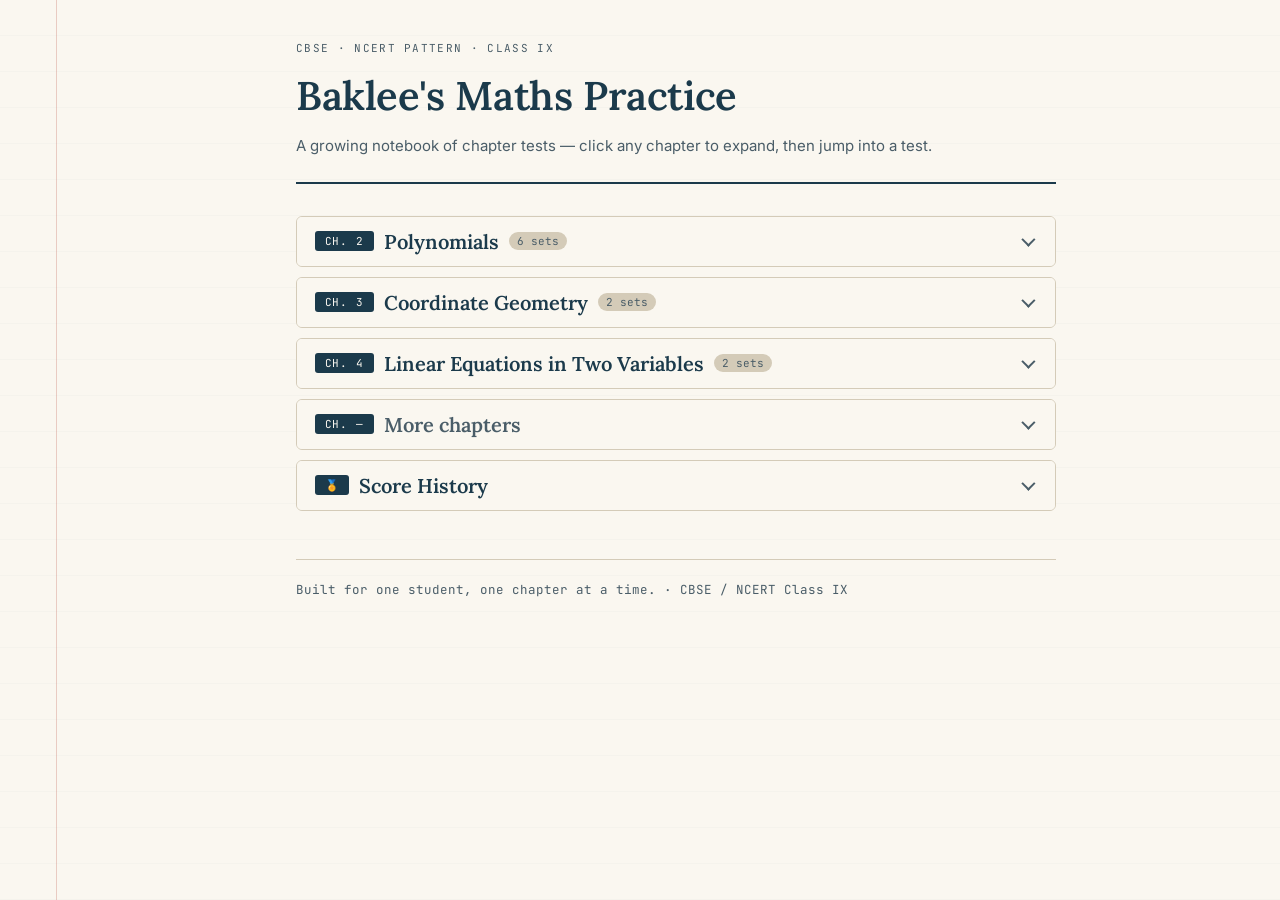
==== commit 51932577: "test++" ====
--- a/arihant/class-nine/index.html
+++ b/arihant/class-nine/index.html
@@ -74,6 +74,37 @@
     </div>
   </section>
 
+  <!-- ================= CHAPTER: COORDINATE GEOMETRY ================= -->
+  <section class="chapter-section" data-ch="ch3">
+    <button class="chapter-head" aria-expanded="false">
+      <div class="ch-head-left">
+        <span class="chapter-tab">Ch. 3</span>
+        <h2>Coordinate Geometry</h2>
+        <span class="ch-count">2 sets</span>
+      </div>
+      <span class="ch-chevron" aria-hidden="true"></span>
+    </button>
+    <div class="chapter-body">
+      <div class="chapter-body-inner">
+        <p class="chapter-desc">Cartesian plane, quadrants, plotting points, distances from axes, and shapes on the coordinate grid.</p>
+        <div class="test-grid">
+          <a class="test-card" href="tests/coordinate-geometry-set1.html">
+            <span class="set-label">Set 9</span>
+            <h3>Cartesian System &amp; Plotting Points</h3>
+            <div class="meta-line"><span>20 Qs</span><span>·</span><span>38 marks</span><span>·</span><span>45 min</span></div>
+            <span class="open-btn">Start test</span>
+          </a>
+          <a class="test-card" href="tests/coordinate-geometry-set2.html">
+            <span class="set-label">Set 10</span>
+            <h3>Advanced — Distances, Reflections &amp; Shapes</h3>
+            <div class="meta-line"><span>20 Qs</span><span>·</span><span>38 marks</span><span>·</span><span>45 min</span></div>
+            <span class="open-btn">Start test</span>
+          </a>
+        </div>
+      </div>
+    </div>
+  </section>
+
   <!-- ================= CHAPTER: LINEAR EQUATIONS ================= -->
   <section class="chapter-section" data-ch="ch4">
     <button class="chapter-head" aria-expanded="false">
@@ -159,7 +190,9 @@
     { key: 'algebraic-identities-set2', label: 'Algebraic Identities · Set 5' },
     { key: 'algebraic-identities-set3', label: 'Algebraic Identities · Set 6' },
     { key: 'linear-equations-set1',     label: 'Linear Equations · Set 7' },
-    { key: 'linear-equations-set2',     label: 'Linear Equations · Set 8' }
+    { key: 'linear-equations-set2',     label: 'Linear Equations · Set 8' },
+    { key: 'coordinate-geometry-set1',  label: 'Coordinate Geometry · Set 9' },
+    { key: 'coordinate-geometry-set2',  label: 'Coordinate Geometry · Set 10' }
   ];
 
   var grid = document.getElementById('scorecardGrid');
